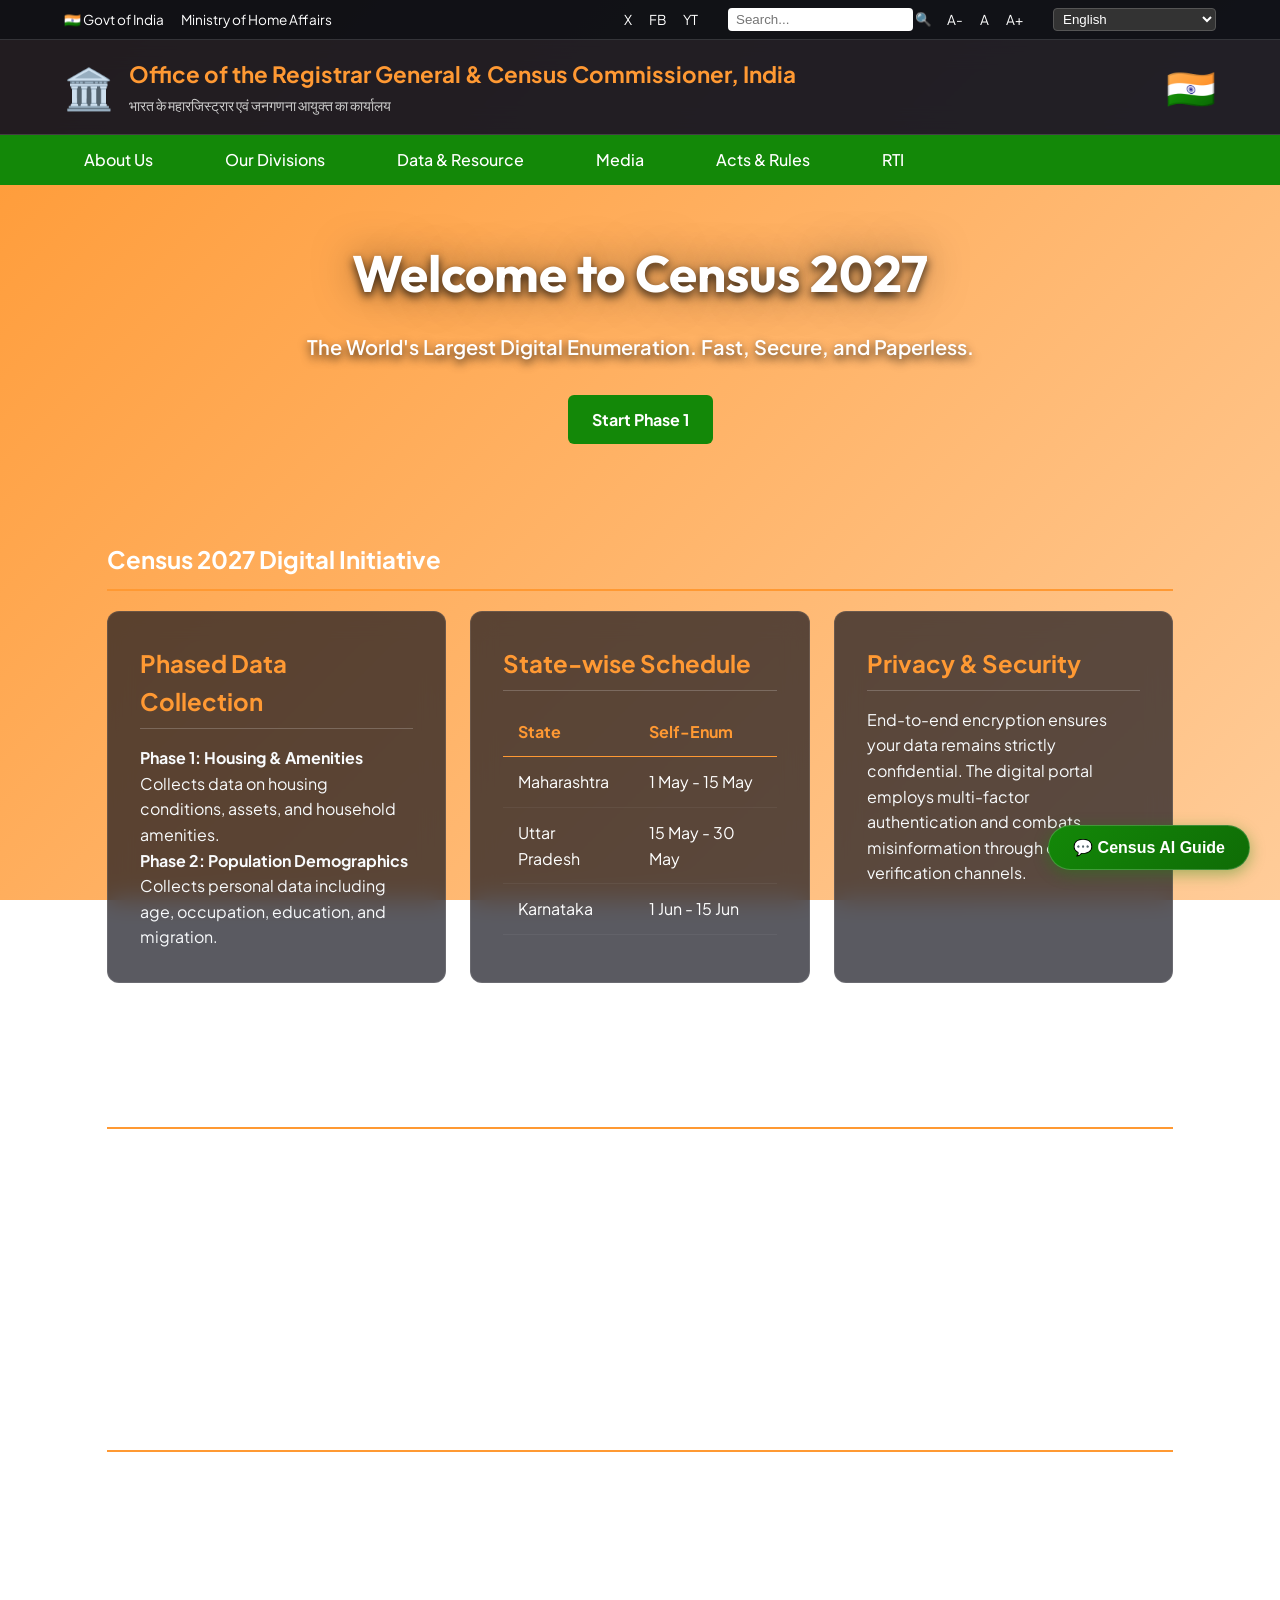
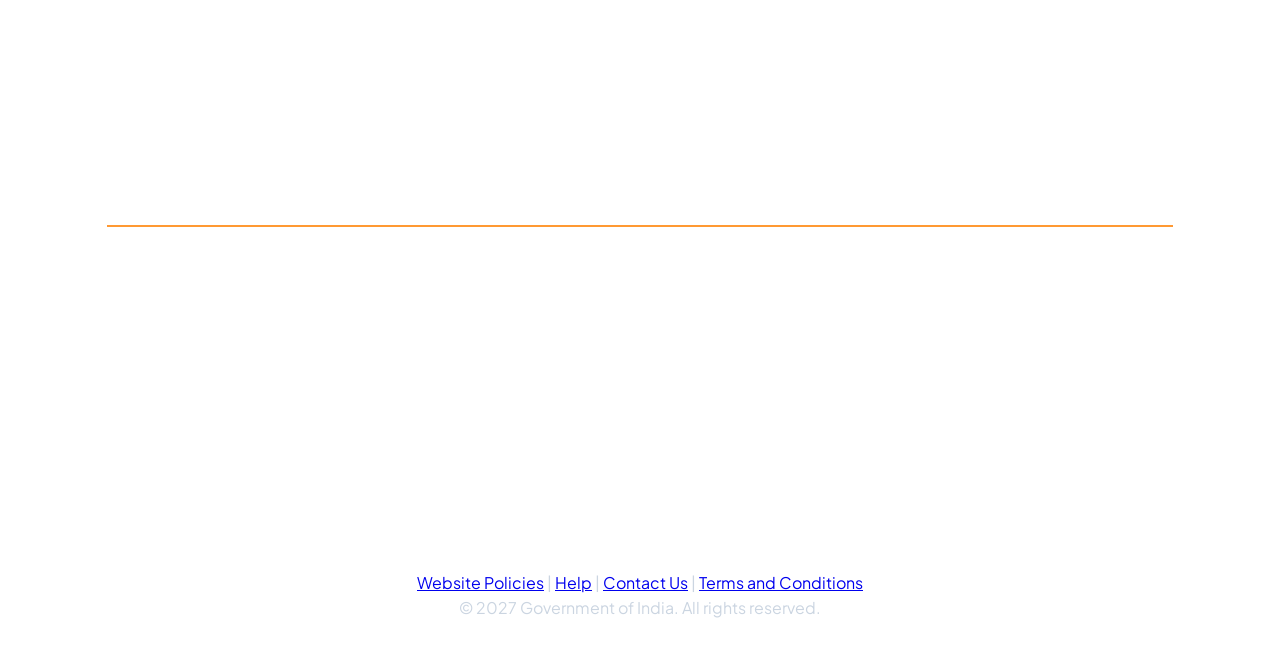
==== phase2.html @ 3db6c0f4 "Refactor: Move web assets to repository root and add .gitignore" ====
<!DOCTYPE html>
<html lang="en">
<head>
  <meta charset="UTF-8">
  <meta name="viewport" content="width=device-width, initial-scale=1.0">
  <title>Phase 2: Population Enumeration | Census 2027</title>
  <link rel="stylesheet" href="css/style.css">
</head>
<body class="portal-page">

  <div class="top-bar">
    <div class="top-bar-left">
      <a href="portal.html" class="top-link">← Back to Portal</a>
    </div>
  </div>

  <header class="main-header">
    <div class="header-logo-left">
      <div class="header-text">
        <h1>Phase 2: Population Enumeration</h1>
      </div>
    </div>
  </header>

  <main class="portal-main">
    <div class="form-wrapper">
      <div class="form-header">
        <h2 id="welcome-message">Welcome</h2>
        <p>Please provide demographic details for each individual. (Showing 28 questions)</p>
      </div>

      <form id="phase2-form" class="census-form">
        <fieldset>
          <legend>Section A: Personal & Demographic Details</legend>
          <div class="form-grid">
            <div class="form-group"><label for="p1">1. Name of the Person</label><input type="text" id="p1" name="name" required></div>
            <div class="form-group"><label for="p2">2. Relationship to Head</label><input type="text" id="p2" name="relationship" required></div>
            <div class="form-group"><label>3. Sex</label><div class="radio-group"><label><input type="radio" name="sex" value="Male" required> Male</label><label><input type="radio" name="sex" value="Female"> Female</label><label><input type="radio" name="sex" value="Other"> Other</label></div></div>
            <div class="form-group"><label for="p4">4. Date of Birth / Age</label><input type="text" id="p4" name="age" placeholder="e.g. 01/01/1990 or 35" required></div>
            <div class="form-group"><label for="p5">5. Marital Status</label><select id="p5" name="maritalStatus" required><option value="">Select...</option><option value="never">Never Married</option><option value="married">Currently Married</option><option value="widowed">Widowed</option><option value="divorced">Divorced/Separated</option></select></div>
            <div class="form-group"><label for="p6">6. Age at Marriage</label><input type="number" id="p6" name="ageAtMarriage" placeholder="If applicable"></div>
            <div class="form-group"><label for="p7">7. Religion</label><select id="p7" name="religion" required><option value="">Select...</option><option value="hindu">Hindu</option><option value="muslim">Muslim</option><option value="christian">Christian</option><option value="sikh">Sikh</option><option value="buddhist">Buddhist</option><option value="jain">Jain</option><option value="other">Other</option></select></div>
            <div class="form-group"><label for="p8">8. SC / ST / Caste</label><input type="text" id="p8" name="caste" required></div>
            <div class="form-group"><label for="p9">9. Disability Status</label><select id="p9" name="disability" required><option value="">Select...</option><option value="none">None</option><option value="visual">Visual</option><option value="hearing">Hearing</option><option value="mobility">Mobility</option><option value="mental">Mental</option><option value="other">Other</option></select></div>
            <div class="form-group"><label for="p10">10. Mother Tongue</label><input type="text" id="p10" name="motherTongue" required></div>
            <div class="form-group"><label for="p11">11. Other Languages Known</label><input type="text" id="p11" name="otherLang"></div>
          </div>
        </fieldset>

        <fieldset>
          <legend>Section B: Education & Economic Activity</legend>
          <div class="form-grid">
            <div class="form-group"><label>12. Literacy Status</label><div class="radio-group"><label><input type="radio" name="literacy" value="literate" required> Literate</label><label><input type="radio" name="literacy" value="illiterate"> Illiterate</label></div></div>
            <div class="form-group"><label for="p13">13. Status of Attendance in Education</label><select id="p13" name="eduAttendance" required><option value="">Select...</option><option value="attending">Currently Attending</option><option value="attended_past">Attended in Past</option><option value="never">Never Attended</option></select></div>
            <div class="form-group"><label for="p14">14. Highest Educational Level</label><input type="text" id="p14" name="highestEdu" required></div>
            <div class="form-group"><label>15. Worker Status</label><div class="radio-group"><label><input type="radio" name="workerStatus" value="main" required> Main Worker</label><label><input type="radio" name="workerStatus" value="marginal"> Marginal Worker</label><label><input type="radio" name="workerStatus" value="non"> Non-Worker</label></div></div>
            <div class="form-group"><label for="p16">16. Category of Economic Activity</label><input type="text" id="p16" name="econActivity"></div>
            <div class="form-group"><label for="p17">17. Occupation / Nature of Industry</label><input type="text" id="p17" name="occupation"></div>
            <div class="form-group"><label for="p18">18. Class of Worker</label><select id="p18" name="classOfWorker"><option value="">Select...</option><option value="employer">Employer</option><option value="employee">Employee</option><option value="single">Single Worker</option><option value="family">Family Worker</option></select></div>
            <div class="form-group"><label for="p19">19. Non-Economic Activity</label><input type="text" id="p19" name="nonEcon"></div>
            <div class="form-group"><label>20. Seeking / Available for Work</label><div class="radio-group"><label><input type="radio" name="seekingWork" value="yes" required> Yes</label><label><input type="radio" name="seekingWork" value="no"> No</label></div></div>
            <div class="form-group"><label for="p21">21. Travel to Place of Work</label><input type="text" id="p21" name="commute"></div>
          </div>
        </fieldset>

        <fieldset>
          <legend>Section C: Migration & Fertility</legend>
          <div class="form-grid">
            <div class="form-group"><label for="p22">22. Birth Place</label><input type="text" id="p22" name="birthPlace" required></div>
            <div class="form-group"><label for="p23">23. Place of Last Residence</label><input type="text" id="p23" name="lastResidence"></div>
            <div class="form-group"><label for="p24">24. Reason for Migration</label><select id="p24" name="migrationReason"><option value="">Select...</option><option value="work">Work/Employment</option><option value="business">Business</option><option value="education">Education</option><option value="marriage">Marriage</option><option value="family">Moved with Household</option><option value="other">Other</option></select></div>
            <div class="form-group"><label for="p25">25. Duration of Stay at Present Village/Town</label><input type="text" id="p25" name="migrationDuration"></div>
            <div class="form-group"><label for="p26">26. Children Surviving</label><input type="number" id="p26" name="childrenSurviving" min="0"></div>
            <div class="form-group"><label for="p27">27. Children Ever Born</label><input type="number" id="p27" name="childrenEverBorn" min="0"></div>
            <div class="form-group"><label for="p28">28. Children Born Alive in Last One Year</label><input type="number" id="p28" name="childrenLastYear" min="0"></div>
          </div>
        </fieldset>

        <button type="submit" class="btn-submit">Submit Phase 2 Demographics</button>
      </form>
    </div>
  </main>

  <!-- Final Success Modal -->
  <div id="success-modal" class="modal-overlay">
    <div class="modal-content">
      <div class="modal-icon">🎉</div>
      <h2>Phase 2 Submitted Successfully!</h2>
      <p>Please hand this Final SE-ID to your enumerator:</p>
      <div id="final-se-id" class="acknowledgement-code">CEN-FINAL-XXXX</div>
      <button type="button" class="btn-primary" id="btn-finish">Return Home & Clear Session</button>
    </div>
  </div>

  <script src="js/app.js"></script>
</body>
</html>
---- css/style.css ----
/* ==========================================================================
   Census 2027: Digital Enumeration - Hybrid Architecture Design System
   ========================================================================== */

@import url('https://fonts.googleapis.com/css2?family=Plus+Jakarta+Sans:wght@300;400;500;600;700;800&family=Outfit:wght@600;700;800&display=swap');

:root {
  /* Exact Indian Flag Palette */
  --flag-saffron: #FF9933;
  --flag-white: #FFFFFF;
  --flag-green: #138808;
  --ashoka-navy: #000080;
  
  /* Text & Surface Colors for Dark UI (Portal) */
  --bg-dark: #0f172a;
  --text-light: #f8fafc;
  --text-muted: #cbd5e1;
  --glass-bg: rgba(15, 23, 42, 0.7);
  --glass-border: rgba(255, 255, 255, 0.1);
  --glass-shadow: 0 8px 32px 0 rgba(0, 0, 0, 0.37);

  --font-body: 'Plus Jakarta Sans', system-ui, -apple-system, sans-serif;
  --font-heading: 'Outfit', 'Plus Jakarta Sans', sans-serif;
  --radius-md: 14px;
  --radius-lg: 20px;
  --radius-full: 9999px;
  --transition: all 0.25s cubic-bezier(0.4, 0, 0.2, 1);
}

/* Global Reset */
*, *::before, *::after {
  box-sizing: border-box;
  margin: 0;
  padding: 0;
}

html {
  font-size: 16px;
  scroll-behavior: smooth;
}

body {
  font-family: var(--font-body);
  min-height: 100vh;
  display: flex;
  flex-direction: column;
  line-height: 1.6;
}

/* ==========================================================================
   Welcome Page Specific Styles (index.html)
   ========================================================================== */
.welcome-page {
  color: #000;
  align-items: center;
  justify-content: center;
}

.welcome-header {
  text-align: center;
  padding: 3rem 1.5rem;
}

.welcome-header h1 {
  font-size: clamp(1.5rem, 3vw, 2.5rem);
  font-weight: 800;
  color: #ffffff;
  text-shadow: 0 4px 10px rgba(0, 0, 0, 0.8), 0 0 40px rgba(0, 0, 0, 0.5);
  line-height: 1.3;
}

.welcome-header p {
  font-size: clamp(1rem, 2vw, 1.5rem);
  font-weight: 700;
  color: #ffffff;
  text-shadow: 0 4px 10px rgba(0, 0, 0, 0.8);
  margin-top: 1rem;
}

.welcome-action {
  margin-top: 2rem;
  text-align: center;
}

.btn-welcome {
  display: inline-flex;
  align-items: center;
  justify-content: center;
  padding: 1.25rem 3.5rem;
  background-color: var(--ashoka-navy);
  color: #ffffff;
  font-size: 1.5rem;
  font-weight: 800;
  border-radius: var(--radius-full);
  text-decoration: none;
  box-shadow: 0 10px 25px rgba(0, 0, 128, 0.4);
  transition: var(--transition);
}

.btn-welcome:hover {
  transform: translateY(-5px) scale(1.05);
  box-shadow: 0 15px 35px rgba(0, 0, 128, 0.6);
}

/* ==========================================================================
   Portal & App Specific Styles (portal.html, phase1.html)
   ========================================================================== */
.portal-page {
  color: var(--text-light);
}

/* Navbar */
.navbar {
  display: flex;
  justify-content: space-between;
  align-items: center;
  padding: 1.5rem 3rem;
  background: var(--glass-bg);
  backdrop-filter: blur(10px);
  -webkit-backdrop-filter: blur(10px);
  border-bottom: 1px solid var(--glass-border);
  position: sticky;
  top: 0;
  z-index: 100;
}

.nav-brand {
  font-family: var(--font-heading);
  font-size: 1.5rem;
  font-weight: 800;
  color: var(--text-light);
  text-decoration: none;
  display: flex;
  align-items: center;
  gap: 0.5rem;
}

.nav-links {
  display: flex;
  gap: 2rem;
  list-style: none;
}

.nav-links a {
  color: var(--text-muted);
  text-decoration: none;
  font-weight: 500;
  transition: var(--transition);
}

.nav-links a:hover, .nav-links a.active {
  color: var(--text-light);
  text-shadow: 0 0 10px rgba(255, 255, 255, 0.3);
}

.btn-nav-login {
  background: rgba(255, 255, 255, 0.1);
  border: 1px solid var(--glass-border);
  padding: 0.5rem 1.25rem;
  border-radius: var(--radius-full);
  color: var(--text-light);
  text-decoration: none;
  font-weight: 600;
  transition: var(--transition);
}

.btn-nav-login:hover {
  background: rgba(255, 255, 255, 0.2);
}

/* Main Container */
.portal-main {
  padding: 3rem;
  max-width: 1400px;
  margin: 0 auto;
  width: 100%;
}

/* Hero Section */
.hero-section {
  text-align: center;
  margin-bottom: 4rem;
}

.hero-section h2 {
  font-family: var(--font-heading);
  font-size: clamp(2rem, 4vw, 3.5rem);
  margin-bottom: 1rem;
  color: #ffffff;
  text-shadow: 0 4px 10px rgba(0, 0, 0, 0.8), 0 0 40px rgba(0, 0, 0, 0.5);
}

/* Gradient Text for Portal Hero */
.text-gradient {
  background: linear-gradient(90deg, #60a5fa, #a78bfa);
  -webkit-background-clip: text;
  -webkit-text-fill-color: transparent;
  background-clip: text;
}

.hero-section p {
  font-size: 1.25rem;
  color: #ffffff;
  text-shadow: 0 4px 10px rgba(0, 0, 0, 0.8);
  font-weight: 600;
  max-width: 800px;
  margin: 0 auto 2rem;
}

.btn-start {
  display: inline-flex;
  padding: 1rem 2.5rem;
  background: var(--flag-saffron);
  color: #fff;
  font-size: 1.25rem;
  font-weight: 700;
  text-decoration: none;
  border-radius: var(--radius-full);
  box-shadow: 0 8px 20px rgba(255, 153, 51, 0.4);
  transition: var(--transition);
}

.btn-start:hover {
  transform: translateY(-3px);
  box-shadow: 0 12px 25px rgba(255, 153, 51, 0.6);
}

/* Grids */
.stats-grid {
  display: grid;
  grid-template-columns: repeat(auto-fit, minmax(250px, 1fr));
  gap: 1.5rem;
  margin-bottom: 4rem;
}

.stat-card {
  background: var(--glass-bg);
  border: 1px solid var(--glass-border);
  padding: 2rem;
  border-radius: var(--radius-lg);
  text-align: center;
}

.stat-card h3 {
  font-size: 2.5rem;
  color: var(--flag-white);
  margin-bottom: 0.5rem;
}

.stat-card p {
  color: var(--text-muted);
  font-weight: 500;
}

.innovations-grid {
  display: grid;
  grid-template-columns: repeat(auto-fit, minmax(300px, 1fr));
  gap: 2rem;
}

.innovation-card {
  background: rgba(255, 255, 255, 0.03);
  border: 1px solid rgba(255, 255, 255, 0.05);
  padding: 2rem;
  border-radius: var(--radius-md);
  transition: var(--transition);
}

.innovation-card:hover {
  background: rgba(255, 255, 255, 0.08);
  transform: translateY(-5px);
}

.innovation-card h3 {
  color: #60a5fa;
  margin-bottom: 1rem;
}

/* ==========================================================================
   Forms (phase1.html)
   ========================================================================== */
.form-container {
  max-width: 800px;
  margin: 0 auto;
  background: var(--glass-bg);
  border: 1px solid var(--glass-border);
  padding: 2.5rem;
  border-radius: var(--radius-lg);
}

.form-header {
  margin-bottom: 2rem;
  border-bottom: 1px solid var(--glass-border);
  padding-bottom: 1.5rem;
}

.form-group {
  margin-bottom: 1.5rem;
}

.form-group label {
  display: block;
  margin-bottom: 0.5rem;
  font-weight: 600;
  color: var(--text-light);
}

.form-control {
  width: 100%;
  padding: 0.8rem 1rem;
  background: rgba(0, 0, 0, 0.2);
  border: 1px solid var(--glass-border);
  border-radius: var(--radius-md);
  color: var(--text-light);
  font-family: var(--font-body);
  font-size: 1rem;
}

.form-control:focus {
  outline: none;
  border-color: #60a5fa;
  background: rgba(0, 0, 0, 0.4);
}

select.form-control {
  appearance: none;
  background-image: url("data:image/svg+xml;charset=UTF-8,%3csvg xmlns='http://www.w3.org/2000/svg' viewBox='0 0 24 24' fill='none' stroke='%23cbd5e1' stroke-width='2' stroke-linecap='round' stroke-linejoin='round'%3e%3cpolyline points='6 9 12 15 18 9'%3e%3c/polyline%3e%3c/svg%3e");
  background-repeat: no-repeat;
  background-position: right 1rem center;
  background-size: 1em;
}

select.form-control option {
  background: var(--bg-dark);
  color: var(--text-light);
}

.btn-submit {
  width: 100%;
  padding: 1rem;
  background: #60a5fa;
  color: #fff;
  border: none;
  border-radius: var(--radius-md);
  font-size: 1.1rem;
  font-weight: 700;
  cursor: pointer;
  margin-top: 1rem;
  transition: var(--transition);
}

.btn-submit:hover {
  background: #3b82f6;
}

.error-message {
  color: #ef4444;
  font-size: 0.875rem;
  margin-top: 0.25rem;
  display: none;
}

.form-control.is-invalid {
  border-color: #ef4444;
}
.form-control.is-invalid + .error-message {
  display: block;
}

/* Phase 1 Enhancements (Dark Blue, Larger Fonts, Animations) */
.phase1-enhanced .form-header h2,
.phase1-enhanced .form-header p,
.phase1-enhanced legend,
.phase1-enhanced .form-group label,
.phase1-enhanced input,
.phase1-enhanced select,
.phase1-enhanced .radio-group label,
.phase1-enhanced .checkbox-group label {
  color: #000080 !important; /* Dark Blue */
  font-weight: 600;
}

.phase1-enhanced .form-header h2 { font-size: 2.2rem; }
.phase1-enhanced .form-header p { font-size: 1.2rem; }
.phase1-enhanced legend { font-size: 1.5rem; margin-bottom: 1rem; }
.phase1-enhanced .form-group label { font-size: 1.15rem; margin-bottom: 0.8rem; }
.phase1-enhanced .radio-group label,
.phase1-enhanced .checkbox-group label { font-size: 1.05rem; }

.phase1-enhanced .radio-group,
.phase1-enhanced .checkbox-group {
  background: transparent !important;
  padding: 0 !important;
}

.phase1-enhanced input, 
.phase1-enhanced select { 
  font-size: 1.1rem; 
  background: transparent !important; 
  color: #000080 !important;
  padding: 12px;
  border: 1px solid rgba(0, 0, 128, 0.6);
  border-radius: 4px;
}

.phase1-enhanced .form-wrapper {
  background: transparent !important;
  backdrop-filter: none;
  border: none !important;
  box-shadow: none !important;
}

.phase1-enhanced fieldset {
  background: transparent !important;
  border: none !important;
  border-top: 2px solid rgba(0, 0, 128, 0.2) !important;
  border-radius: 0 !important;
  padding-left: 0 !important;
  padding-right: 0 !important;
  margin-top: 2rem;
  animation: fadeInUp 0.6s ease backwards;
}
.phase1-enhanced fieldset:nth-of-type(1) { animation-delay: 0.1s; border-top: none !important; margin-top: 0; }
.phase1-enhanced fieldset:nth-of-type(2) { animation-delay: 0.3s; }
.phase1-enhanced fieldset:nth-of-type(3) { animation-delay: 0.5s; }

.phase1-enhanced .btn-submit {
  background: #000080;
  font-size: 1.3rem;
  padding: 1.2rem;
  animation: fadeInUp 0.6s ease backwards;
  animation-delay: 0.7s;
}

@keyframes fadeInUp {
  from { opacity: 0; transform: translateY(30px); }
  to { opacity: 1; transform: translateY(0); }
}

/* Footer */
.portal-footer {
  text-align: center;
  padding: 2rem;
  border-top: 1px solid var(--glass-border);
  margin-top: auto;
  color: var(--text-muted);
}

/* Official Site Government Header */
.gov-header-banner {
  background: rgba(0, 0, 0, 0.5);
  border-bottom: 2px solid #FF9933;
  padding: 8px 5%;
  font-size: 0.85rem;
  color: rgba(255, 255, 255, 0.9);
  backdrop-filter: blur(10px);
}

.gov-header-content {
  display: flex;
  justify-content: space-between;
  align-items: center;
}

.gov-title-hi, .gov-title-en {
  font-weight: 500;
}

.gov-title-main {
  font-weight: 600;
  color: #FF9933;
}

/* Marquee News */
.marquee-container {
  display: flex;
  align-items: center;
  background: rgba(255, 255, 255, 0.1);
  border-bottom: 1px solid rgba(255, 255, 255, 0.2);
  padding: 0;
  margin-bottom: 1rem;
}

.marquee-label {
  background: #FF9933;
  color: #fff;
  padding: 8px 16px;
  font-weight: bold;
  font-size: 0.9rem;
  white-space: nowrap;
}

.marquee-text {
  padding: 8px 16px;
  font-size: 0.95rem;
  color: #fff;
}

/* Content Panels */
.content-panel {
  background: rgba(20, 20, 30, 0.7);
  border: 1px solid rgba(255, 255, 255, 0.1);
  border-radius: 12px;
  padding: 2rem;
  margin-bottom: 2rem;
  backdrop-filter: blur(12px);
}

.panel-title {
  color: #FF9933;
  font-size: 1.5rem;
  margin-bottom: 1rem;
  border-bottom: 1px solid rgba(255, 255, 255, 0.2);
  padding-bottom: 0.5rem;
}

/* Services Grid */
.services-section {
  margin-bottom: 2rem;
}

.section-heading {
  font-size: 1.5rem;
  color: #fff;
  margin-bottom: 1.5rem;
  text-align: center;
}

.services-grid {
  display: grid;
  grid-template-columns: repeat(auto-fit, minmax(250px, 1fr));
  gap: 1.5rem;
}

.service-card {
  background: rgba(255, 255, 255, 0.05);
  border: 1px solid rgba(255, 255, 255, 0.1);
  border-radius: 12px;
  padding: 1.5rem;
  transition: transform 0.3s ease, background 0.3s ease;
  backdrop-filter: blur(10px);
}

.service-card:hover {
  transform: translateY(-5px);
  background: rgba(255, 153, 51, 0.1);
  border-color: rgba(255, 153, 51, 0.5);
}

.service-card h4 {
  color: #FF9933;
  margin-bottom: 0.75rem;
  font-size: 1.2rem;
}

.service-card p {
  font-size: 0.95rem;
  color: rgba(255, 255, 255, 0.8);
  line-height: 1.5;
}

/* Phases Split */
.phases-split {
  display: grid;
  grid-template-columns: 1fr 1fr;
  gap: 2rem;
}

.phase-info h4 {
  color: #fff;
  font-size: 1.25rem;
  margin-bottom: 0.75rem;
}

.phase-info p {
  color: rgba(255, 255, 255, 0.8);
  line-height: 1.6;
}

@media (max-width: 768px) {
  .gov-header-content {
    flex-direction: column;
    text-align: center;
    gap: 0.5rem;
  }
  .phases-split {
    grid-template-columns: 1fr;
  }
}

/* Form Success State */
.success-container {
  display: none; /* Hidden by default */
  text-align: center;
  background: rgba(19, 136, 8, 0.1); /* Subtle green */
  border: 2px solid #138808;
  border-radius: 12px;
  padding: 3rem 2rem;
  backdrop-filter: blur(12px);
  margin-top: 2rem;
}

.success-container.active {
  display: block;
  animation: fadeIn 0.5s ease;
}

.success-icon {
  font-size: 4rem;
  margin-bottom: 1rem;
}

.success-container h2 {
  color: #138808;
  margin-bottom: 1rem;
}

.acknowledgement-code {
  font-size: 2.5rem;
  font-weight: 800;
  color: #FF9933;
  letter-spacing: 2px;
  background: rgba(0,0,0,0.5);
  padding: 1rem;
  border-radius: 8px;
  display: inline-block;
  margin: 1.5rem 0;
  user-select: all;
}

.success-container p {
  font-size: 1.1rem;
  margin-bottom: 2rem;
}


/* Top Bar */
.top-bar {
  display: flex;
  justify-content: space-between;
  align-items: center;
  padding: 8px 5%;
  background: rgba(0, 0, 0, 0.8);
  font-size: 0.85rem;
  border-bottom: 2px solid #FF9933;
}
.top-bar a { color: #fff; text-decoration: none; margin-right: 15px; }
.top-bar-right { display: flex; align-items: center; gap: 15px; }
.search-bar input { padding: 4px 8px; border: none; border-radius: 4px; }
.search-bar button { background: none; border: none; cursor: pointer; color: white; }
.lang-dropdown { background: #333; color: #fff; border: 1px solid #555; border-radius: 4px; padding: 2px 5px; }

/* Main Header */
.main-header {
  display: flex;
  justify-content: space-between;
  padding: 15px 5%;
  background: rgba(20,20,30,0.9);
  backdrop-filter: blur(10px);
}
.header-logo-left { display: flex; align-items: center; gap: 15px; }
.placeholder-emblem { font-size: 2.5rem; }
.header-text h1 { font-size: 1.4rem; color: #FF9933; margin: 0; }
.header-text p { font-size: 0.9rem; color: #ccc; margin: 2px 0 0; }

/* Main Nav */
.main-nav { background: #138808; padding: 0 5%; }
.main-nav ul { list-style: none; display: flex; padding: 0; margin: 0; }
.main-nav ul li a { display: block; color: white; padding: 12px 20px; text-decoration: none; font-weight: 500; }
.main-nav ul li a:hover { background: rgba(0,0,0,0.2); }

/* Portal Grids */
.portal-section { padding: 2rem 5%; }
.section-title { font-size: 1.5rem; border-bottom: 2px solid #FF9933; padding-bottom: 10px; margin-bottom: 20px; color: white; }

.grid-3-col { display: grid; grid-template-columns: repeat(auto-fit, minmax(300px, 1fr)); gap: 1.5rem; }
.grid-2-col { display: grid; grid-template-columns: repeat(auto-fit, minmax(400px, 1fr)); gap: 1.5rem; }
.grid-4-col { display: grid; grid-template-columns: repeat(auto-fit, minmax(200px, 1fr)); gap: 1.5rem; }

.icon-card { display: flex; align-items: center; gap: 15px; background: rgba(255,255,255,0.05); padding: 15px; border-radius: 8px; border: 1px solid rgba(255,255,255,0.1); }
.circle-icon { font-size: 2rem; background: rgba(255,153,51,0.2); padding: 10px; border-radius: 50%; width: 50px; height: 50px; display: flex; align-items: center; justify-content: center; }
.icon-card a { color: #fff; font-weight: bold; text-decoration: none; }
.icon-card a:hover { color: #FF9933; }

.system-box { background: rgba(0,0,0,0.5); border-left: 4px solid #138808; padding: 20px; border-radius: 4px; }
.system-box.highlight-box { border-left-color: #FF9933; background: rgba(255,153,51,0.1); }
.system-box h4 { color: white; font-size: 1.2rem; margin-bottom: 10px; }
.system-box p { color: #bbb; }

.product-card { background: rgba(255,255,255,0.05); text-align: center; padding: 20px; border-radius: 8px; border: 1px solid rgba(255,255,255,0.1); }
.product-card h4 { color: white; margin-bottom: 10px; }
.product-card a { color: #138808; text-decoration: none; font-weight: bold; }

/* Buttons */
.btn-primary, .btn-secondary { display: inline-block; padding: 12px 24px; border-radius: 6px; font-weight: bold; text-decoration: none; border: none; cursor: pointer; font-size: 1rem; }
.btn-primary { background: #138808; color: white; }
.btn-primary:hover { background: #0f6c06; }
.btn-secondary { background: #FF9933; color: white; margin-left: 15px; }
.btn-secondary:hover { background: #e68a2e; }

/* Footer */
.footer-logos { display: flex; gap: 20px; justify-content: center; padding: 20px 0; border-bottom: 1px solid rgba(255,255,255,0.1); margin-bottom: 20px; }
.gov-logo-box { padding: 10px 20px; background: rgba(255,255,255,0.1); border-radius: 4px; color: white; font-weight: bold; }

/* Forms 2-Column Layout */
.form-grid { display: grid; grid-template-columns: 1fr 1fr; gap: 20px; margin-bottom: 20px; }
.form-group { display: flex; flex-direction: column; }
.form-group label { margin-bottom: 8px; color: #FF9933; font-weight: 500; font-size: 0.95rem; }
.form-group input[type="text"], .form-group input[type="number"], .form-group input[type="tel"], .form-group select {
  padding: 10px; border: 1px solid rgba(255,255,255,0.3); border-radius: 4px; background: rgba(0,0,0,0.5); color: white;
}
.radio-group, .checkbox-group { display: flex; flex-wrap: wrap; gap: 15px; background: rgba(0,0,0,0.3); padding: 10px; border-radius: 4px; }
.radio-group label, .checkbox-group label { color: white; display: flex; align-items: center; gap: 5px; font-size: 0.9rem; margin-bottom: 0; }
.checkbox-group { flex-direction: column; gap: 8px; }

@media (max-width: 768px) {
  .form-grid { grid-template-columns: 1fr; }
  .grid-2-col, .grid-3-col, .grid-4-col { grid-template-columns: 1fr; }
  .top-bar, .main-header { flex-direction: column; text-align: center; gap: 10px; }
}

/* Modal */
.modal-overlay {
  position: fixed; top: 0; left: 0; width: 100vw; height: 100vh;
  background: rgba(0,0,0,0.85); backdrop-filter: blur(10px);
  display: none; align-items: center; justify-content: center; z-index: 9999;
}
.modal-content {
  background: #111; border: 2px solid #FF9933; border-radius: 12px;
  padding: 40px; text-align: center; max-width: 500px; width: 90%;
  box-shadow: 0 10px 30px rgba(255, 153, 51, 0.2);
}
.modal-icon { font-size: 4rem; margin-bottom: 20px; }
.modal-content h2 { color: #138808; margin-bottom: 15px; }
.modal-content p { color: #ddd; margin-bottom: 20px; }

/* ACCESSIBILITY SKIP LINK */
.sr-only {
  position: absolute;
  width: 1px;
  height: 1px;
  padding: 0;
  margin: -1px;
  overflow: hidden;
  clip: rect(0, 0, 0, 0);
  white-space: nowrap;
  border: 0;
}
.sr-only:focus {
  position: fixed;
  top: 10px;
  left: 10px;
  width: auto;
  height: auto;
  padding: 8px 16px;
  background: #ff9933;
  color: #000;
  z-index: 99999;
  border-radius: 4px;
}

/* ANIMATED FLAG GRADIENT UPDATE (Overrides) */
body {
  background: linear-gradient(135deg, var(--flag-saffron) 0%, var(--flag-white) 50%, var(--flag-green) 100%);
  background-size: 400% 400%;
  animation: gradientFlow 15s ease infinite;
  background-attachment: fixed;
  color: #e2e8f0;
}

@keyframes gradientFlow {
  0% { background-position: 0% 50%; }
  50% { background-position: 100% 50%; }
  100% { background-position: 0% 50%; }
}



.main-header {
  background: rgba(10, 15, 30, 0.9);
  backdrop-filter: blur(12px);
  border-bottom: 1px solid rgba(255, 255, 255, 0.15);
}
.top-bar {
  background: rgba(5, 10, 20, 0.95);
  border-bottom: 1px solid rgba(255, 255, 255, 0.15);
}
.icon-card, .system-box, .product-card {
  background: rgba(10, 15, 30, 0.8);
  border: 1px solid rgba(255, 255, 255, 0.15);
  backdrop-filter: blur(12px);
  transition: transform 0.2s, border-color 0.2s;
  box-shadow: 0 8px 32px 0 rgba(0, 0, 0, 0.3);
}
.icon-card:hover, .product-card:hover {
  transform: translateY(-2px);
  border-color: rgba(255, 153, 51, 0.8); /* Saffron accent on hover */
}

/* FORM FIELDSETS & CONTAINERS */
.form-container {
  background: rgba(10, 15, 30, 0.85);
  backdrop-filter: blur(15px);
  box-shadow: 0 8px 32px 0 rgba(0, 0, 0, 0.4);
}
fieldset {
  border: 1px solid rgba(255, 255, 255, 0.15);
  border-radius: 8px;
  padding: 20px;
  margin-bottom: 30px;
  background: rgba(0, 0, 0, 0.3);
}
legend {
  padding: 0 10px;
  font-size: 1.2rem;
  font-weight: bold;
  color: #FF9933;
}

/* FLOATING AI CHATBOT */
.chatbot-fab {
  position: fixed;
  bottom: 30px;
  right: 30px;
  background: linear-gradient(135deg, #138808, #0f6c06);
  color: white;
  padding: 12px 24px;
  border-radius: 30px;
  font-weight: bold;
  font-size: 1rem;
  box-shadow: 0 4px 15px rgba(19, 136, 8, 0.4);
  cursor: pointer;
  z-index: 10000;
  border: 1px solid rgba(255,255,255,0.2);
  transition: transform 0.2s;
}
.chatbot-fab:hover {
  transform: scale(1.05);
}
.chat-window {
  position: fixed;
  bottom: 80px;
  right: 30px;
  width: 350px;
  height: 500px;
  background: rgba(15, 23, 42, 0.95);
  backdrop-filter: blur(15px);
  border: 1px solid rgba(255, 255, 255, 0.1);
  border-radius: 12px;
  box-shadow: 0 10px 40px rgba(0,0,0,0.5);
  display: none;
  flex-direction: column;
  z-index: 9999;
  overflow: hidden;
}
.chat-window.active {
  display: flex;
}
.chat-header {
  background: rgba(0,0,0,0.3);
  padding: 15px;
  border-bottom: 1px solid rgba(255, 255, 255, 0.08);
  display: flex;
  justify-content: space-between;
  align-items: center;
}
.chat-header h3 { margin: 0; color: white; font-size: 1.1rem; }
.close-chat { background: none; border: none; color: #ccc; cursor: pointer; font-size: 1.2rem; }
.chat-chips {
  display: flex;
  gap: 10px;
  padding: 10px;
  overflow-x: auto;
  border-bottom: 1px solid rgba(255, 255, 255, 0.05);
}
.chat-chips::-webkit-scrollbar { height: 4px; }
.chat-chips::-webkit-scrollbar-thumb { background: rgba(255,255,255,0.2); border-radius: 2px; }
.chip {
  background: rgba(255,255,255,0.1);
  border: 1px solid rgba(255,255,255,0.2);
  padding: 6px 12px;
  border-radius: 15px;
  font-size: 0.8rem;
  color: white;
  white-space: nowrap;
  cursor: pointer;
}
.chip:hover { background: rgba(255,255,255,0.2); }
.chat-messages {
  flex-grow: 1;
  padding: 15px;
  overflow-y: auto;
  display: flex;
  flex-direction: column;
  gap: 10px;
}
.chat-msg {
  max-width: 80%;
  padding: 10px 15px;
  border-radius: 8px;
  font-size: 0.9rem;
}
.chat-msg.bot {
  background: rgba(255, 255, 255, 0.05);
  align-self: flex-start;
  border: 1px solid rgba(255, 255, 255, 0.1);
  color: #e2e8f0;
}
.chat-msg.user {
  background: rgba(19, 136, 8, 0.3);
  align-self: flex-end;
  border: 1px solid rgba(19, 136, 8, 0.5);
  color: white;
}
.chat-input {
  display: flex;
  padding: 15px;
  border-top: 1px solid rgba(255, 255, 255, 0.08);
}
.chat-input input {
  flex-grow: 1;
  background: rgba(0,0,0,0.3);
  border: 1px solid rgba(255,255,255,0.2);
  padding: 10px;
  border-radius: 4px;
  color: white;
}
.chat-input button {
  background: #FF9933;
  color: white;
  border: none;
  padding: 0 15px;
  margin-left: 10px;
  border-radius: 4px;
  cursor: pointer;
  font-weight: bold;
}

/* DATA MODALS */
.data-modal-overlay {
  position: fixed; top: 0; left: 0; width: 100vw; height: 100vh;
  background: rgba(7, 13, 30, 0.85); backdrop-filter: blur(10px);
  display: none; align-items: center; justify-content: center; z-index: 9999;
}
.data-modal {
  background: #0f172a; border: 1px solid rgba(255, 255, 255, 0.1); border-radius: 12px;
  padding: 30px; width: 90%; max-width: 800px; max-height: 90vh; overflow-y: auto;
  box-shadow: 0 10px 40px rgba(0,0,0,0.6);
}
.data-modal-header {
  display: flex; justify-content: space-between; align-items: center;
  border-bottom: 1px solid rgba(255,255,255,0.1); padding-bottom: 15px; margin-bottom: 20px;
}
.data-modal-header h2 { margin: 0; color: #FF9933; }
.close-data-modal { background: none; border: none; color: #ccc; cursor: pointer; font-size: 1.5rem; }

/* Population Stats Grid */
.stats-grid { display: grid; grid-template-columns: 1fr 1fr; gap: 20px; }
.stat-box { background: rgba(255,255,255,0.05); padding: 20px; border-radius: 8px; text-align: center; border: 1px solid rgba(255,255,255,0.1); }
.stat-box h3 { color: #888; font-size: 0.9rem; margin: 0 0 10px; text-transform: uppercase; }
.stat-box .number { font-size: 1.8rem; font-weight: bold; color: white; }

/* Filter Dropdown */
.filter-bar { margin-bottom: 20px; display: flex; gap: 15px; }
.filter-bar select, .filter-bar input {
  padding: 10px; background: rgba(0,0,0,0.5); border: 1px solid rgba(255,255,255,0.2);
  color: white; border-radius: 4px;
}

/* Census Tables */
.census-table { width: 100%; border-collapse: collapse; }
.census-table th, .census-table td { padding: 12px 15px; text-align: left; border-bottom: 1px solid rgba(255,255,255,0.05); }
.census-table th { color: #FF9933; font-weight: bold; }
.census-table tr:hover { background: rgba(255,255,255,0.02); }
.dl-btn { background: #138808; color: white; padding: 5px 10px; border-radius: 4px; text-decoration: none; font-size: 0.8rem; }
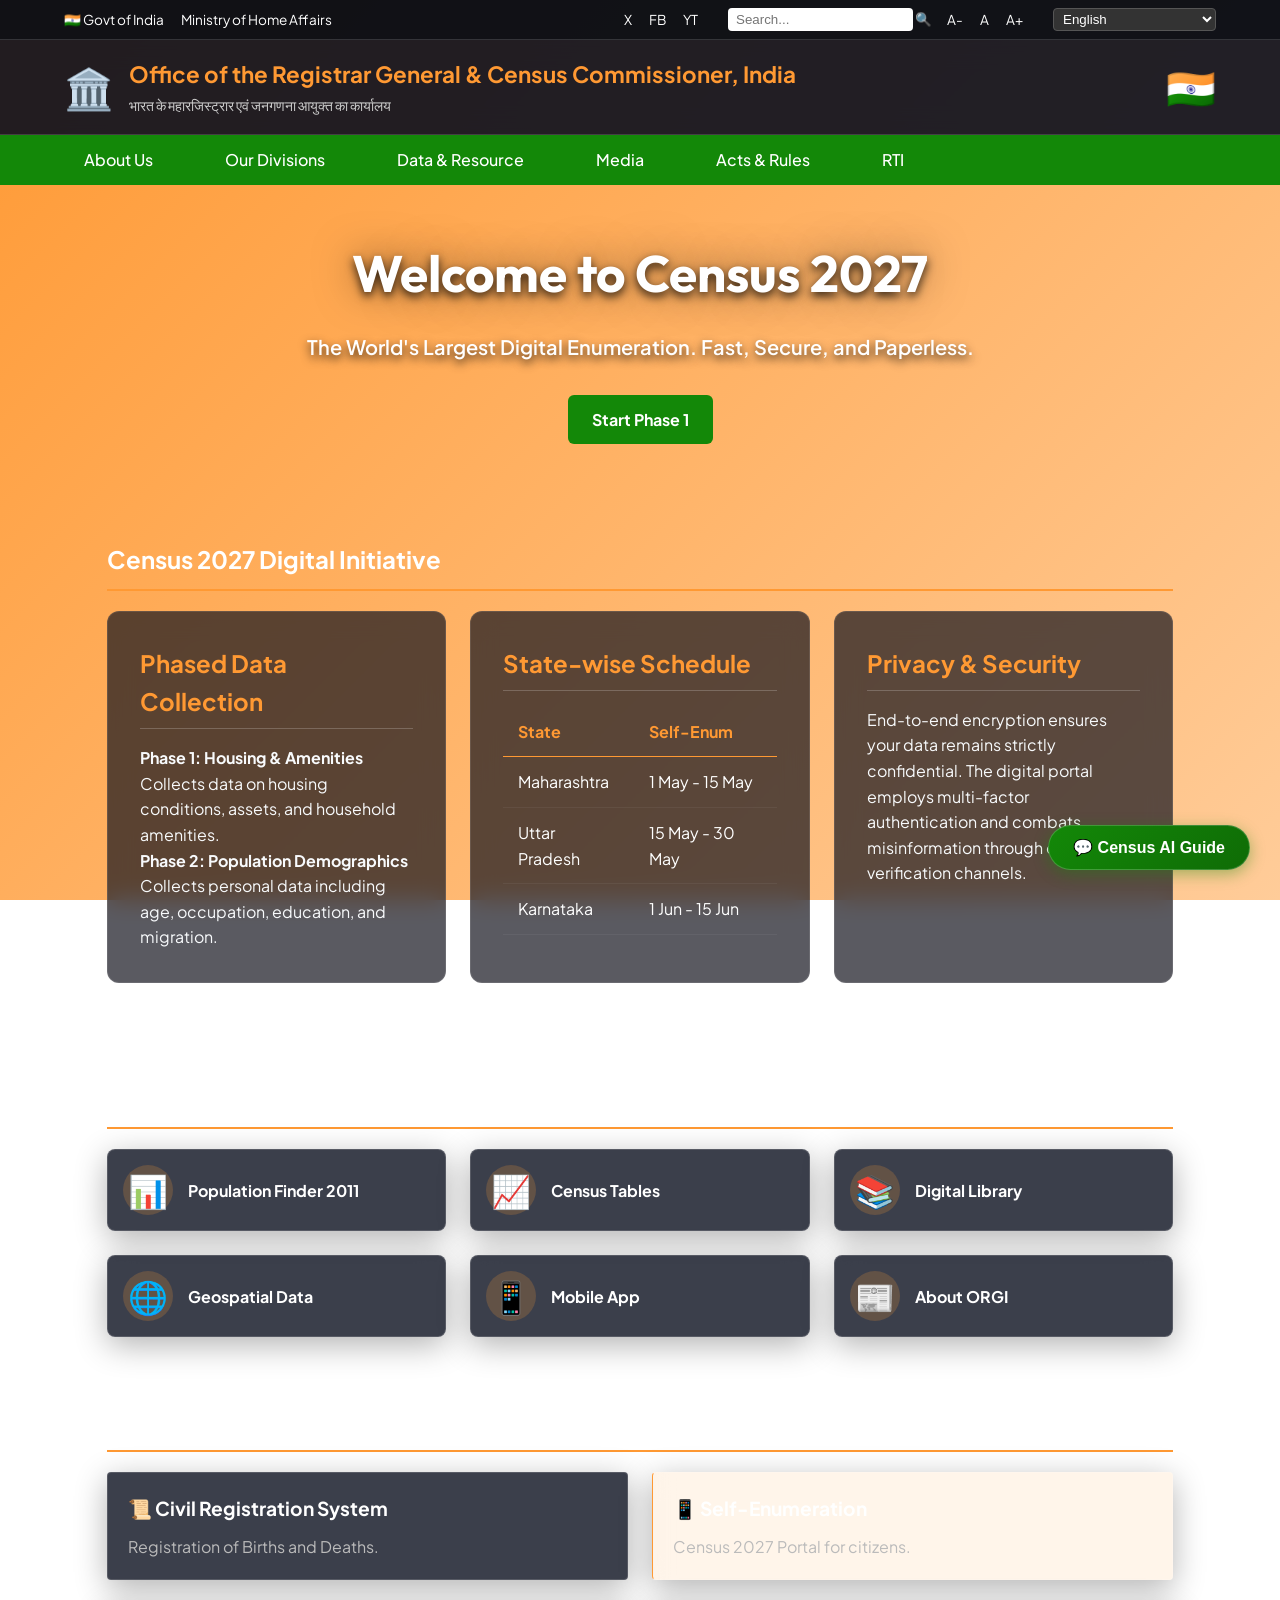
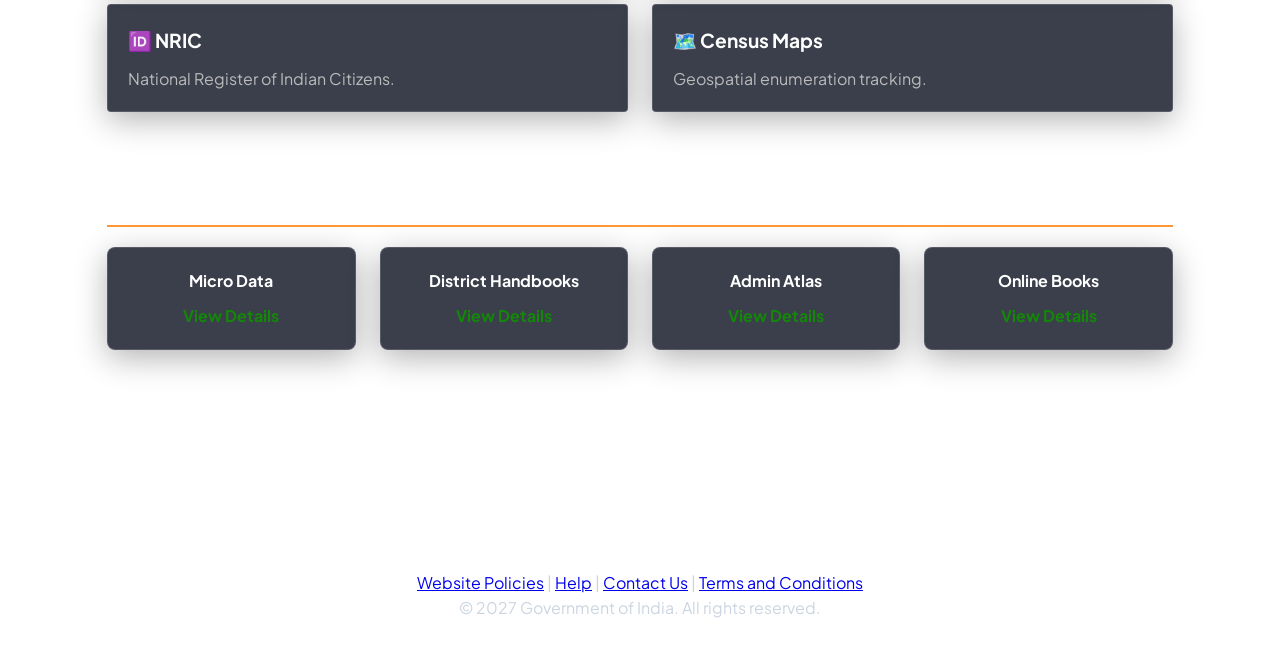
==== commit bf182ea3: "fix(portal): resolve premature body closure and add live showcase links to README" ====
--- a/phase2.html
+++ b/phase2.html
@@ -92,6 +92,7 @@
     </div>
   </div>
 
+  <script src="js/api.js"></script>
   <script src="js/app.js"></script>
 </body>
 </html>
